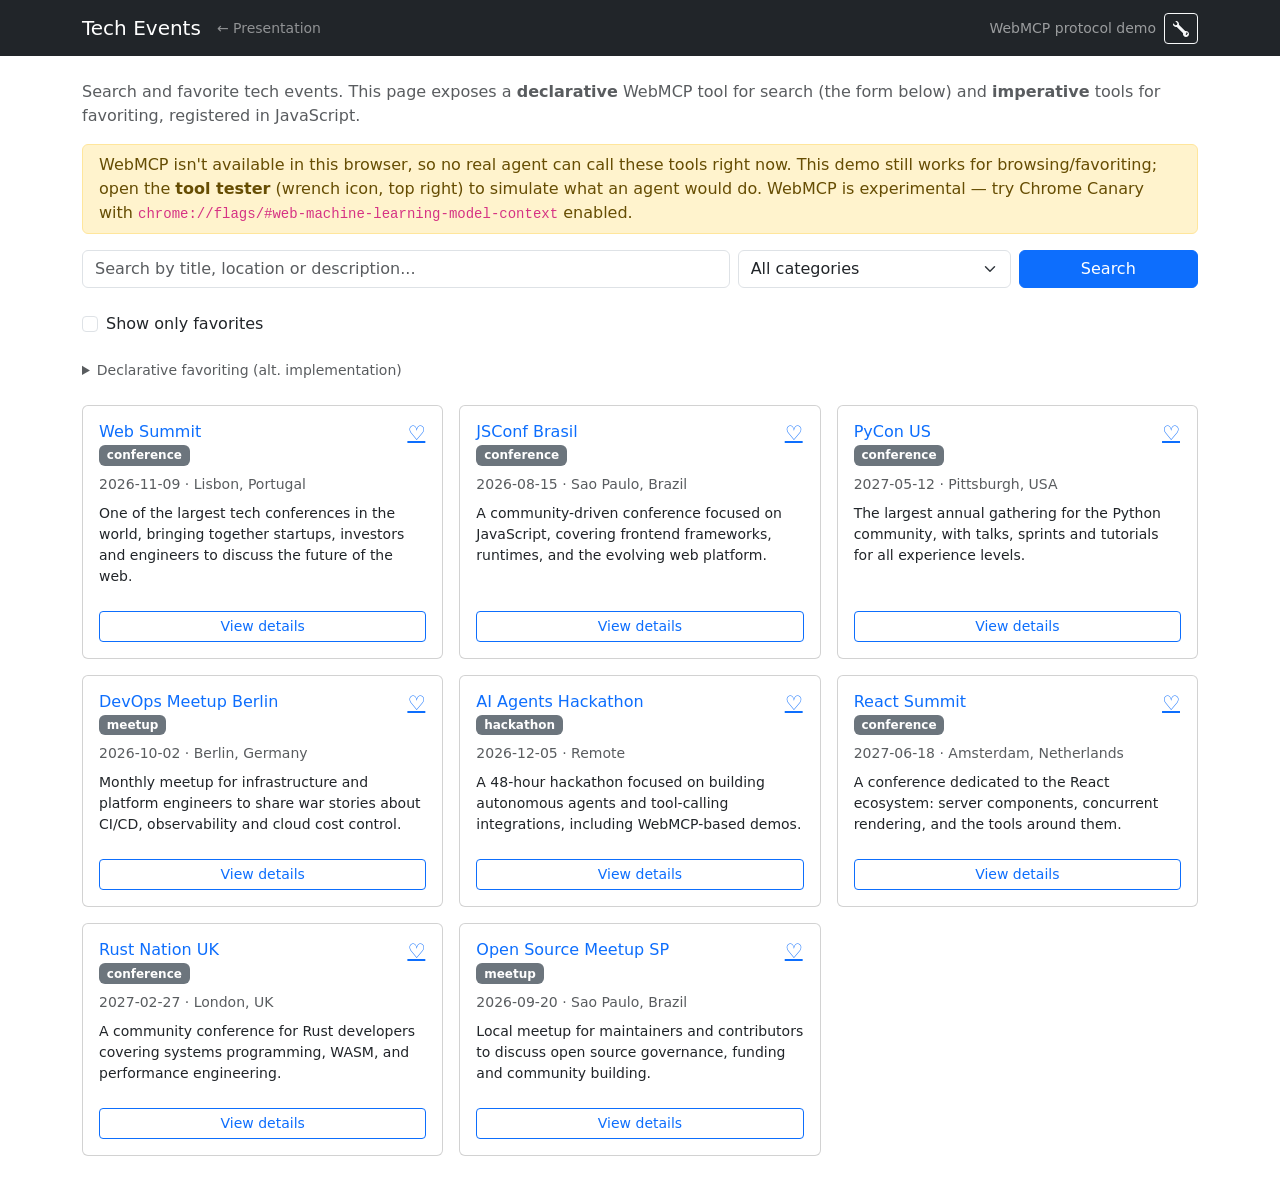
==== demo/index.html @ d8aa74fe "Turn the project into a talk: slide deck + move demo under /demo Adds a full-screen presentation (Bo" ====
<!DOCTYPE html>
<html lang="en" data-bs-theme="light">
<head>
  <meta charset="UTF-8" />
  <meta name="viewport" content="width=device-width, initial-scale=1.0" />
  <title>Tech Events — WebMCP Demo</title>
  <link
    href="https://cdn.jsdelivr.net/npm/bootstrap@5.3.3/dist/css/bootstrap.min.css"
    rel="stylesheet"
  />
  <link rel="stylesheet" href="css/style.css" />
</head>
<body>
  <nav class="navbar navbar-expand navbar-dark bg-dark mb-4">
    <div class="container">
      <a class="navbar-brand" href="index.html">Tech Events</a>
      <a class="navbar-text small text-decoration-none text-white-50 me-3" href="../index.html">&larr; Presentation</a>
      <div class="d-flex align-items-center gap-2 ms-auto">
        <span class="navbar-text small">WebMCP protocol demo</span>
        <button
          type="button"
          id="tester-toggle"
          class="btn btn-outline-light btn-sm"
          aria-label="WebMCP tool tester"
          title="WebMCP tool tester"
        >
          <svg xmlns="http://www.w3.org/2000/svg" width="16" height="16" viewBox="0 0 16 16" fill="currentColor">
            <path d="M.102 2.223A3.004 3.004 0 0 0 3.78 5.897l6.341 6.252A3.003 3.003 0 0 0 13 16a3 3 0 1 0-.851-5.878L5.897 3.781A3.004 3.004 0 0 0 2.223.1l2.141 2.142L4 4l-1.757.364L.102 2.223zm13.37 9.019.528.026.287.445.445.287.026.529L13.5 14l-.427-.026-.325-.421.006-.529.287-.445.431-.287z"/>
          </svg>
        </button>
      </div>
    </div>
  </nav>

  <main class="container pb-5">
    <p class="text-muted">
      Search and favorite tech events. This page exposes a
      <strong>declarative</strong> WebMCP tool for search (the form below) and
      <strong>imperative</strong> tools for favoriting, registered in JavaScript.
    </p>

    <div id="support-banner"></div>

    <!--
      Declarative WebMCP tool: the browser derives a "search_events" tool
      and its input schema directly from this form's attributes and fields.
      No JavaScript registration needed for the tool itself — we still
      listen for "submit" so both a human click and an agent-driven
      submission run the same search logic.
    -->
    <form
      id="search-form"
      class="row g-2 mb-4"
      toolname="search_events"
      tooldescription="Search tech events by keyword and category."
      toolautosubmit
    >
      <div class="col-sm-7">
        <input
          type="text"
          name="query"
          class="form-control"
          placeholder="Search by title, location or description..."
        />
      </div>
      <div class="col-sm-3">
        <select
          name="category"
          class="form-select"
          toolparamtitle="Category"
          toolparamdescription="Filter events by category"
        >
          <option value="">All categories</option>
          <option value="conference">Conference</option>
          <option value="meetup">Meetup</option>
          <option value="hackathon">Hackathon</option>
        </select>
      </div>
      <div class="col-sm-2 d-grid">
        <button type="submit" class="btn btn-primary">Search</button>
      </div>
    </form>

    <div class="form-check mb-4">
      <input class="form-check-input" type="checkbox" id="favorites-only" />
      <label class="form-check-label" for="favorites-only">Show only favorites</label>
    </div>

    <!--
      Second implementation of the SAME action as the imperative
      favorite_event/unfavorite_event tools (registered in js/app.js) — this
      one declarative, so you can compare both approaches side by side.
    -->
    <details class="mb-4">
      <summary class="text-muted small">Declarative favoriting (alt. implementation)</summary>
      <form
        id="favorite-form"
        class="row g-2 mt-1"
        toolname="favorite_event_declarative"
        tooldescription="Add a tech event to favorites by its id (declarative form version of favorite_event)."
        toolautosubmit
      >
        <div class="col-sm-8">
          <input
            type="text"
            name="eventId"
            class="form-control form-control-sm"
            list="event-id-list"
            placeholder="Event id, e.g. web-summit-2026"
            toolparamdescription="The id of the event to favorite"
          />
          <datalist id="event-id-list"></datalist>
        </div>
        <div class="col-sm-4 d-grid">
          <button type="submit" class="btn btn-sm btn-outline-danger">Favorite by id</button>
        </div>
      </form>
    </details>

    <div id="event-grid" class="row g-3"></div>
    <p id="empty-state" class="text-muted mt-3 d-none">No events match your search.</p>
  </main>

  <script src="https://cdn.jsdelivr.net/npm/bootstrap@5.3.3/dist/js/bootstrap.bundle.min.js"></script>
  <script src="js/data.js"></script>
  <script src="js/storage.js"></script>
  <script src="js/webmcp-tools.js"></script>
  <script src="js/app.js"></script>
</body>
</html>
---- demo/css/style.css ----
/* Minimal overrides on top of Bootstrap — the demo leans on the default theme. */

.event-card .favorite-btn {
  line-height: 1;
  font-size: 1.25rem;
}

.event-card .favorite-btn.active {
  color: #dc3545;
}

.webmcp-tester-popover {
  --bs-popover-max-width: 456px;
}

.webmcp-tester-popover .popover-body {
  max-height: 70vh;
  overflow-y: auto;
}

/* Result blocks stay tiny while empty and only grow once a tool returns
   output; wrap instead of scrolling horizontally. */
.webmcp-tester-popover pre {
  white-space: pre-wrap;
  word-break: break-word;
  max-height: 200px;
  overflow-y: auto;
}

/* Briefly highlights the tester icon when a "toolchange" event fires
   (a tool got registered/unregistered), since that event has no UI on its own. */
#tester-toggle.tool-changed-flash {
  box-shadow: 0 0 0 3px rgba(255, 193, 7, 0.7);
  transition: box-shadow 0.2s ease-in-out;
}
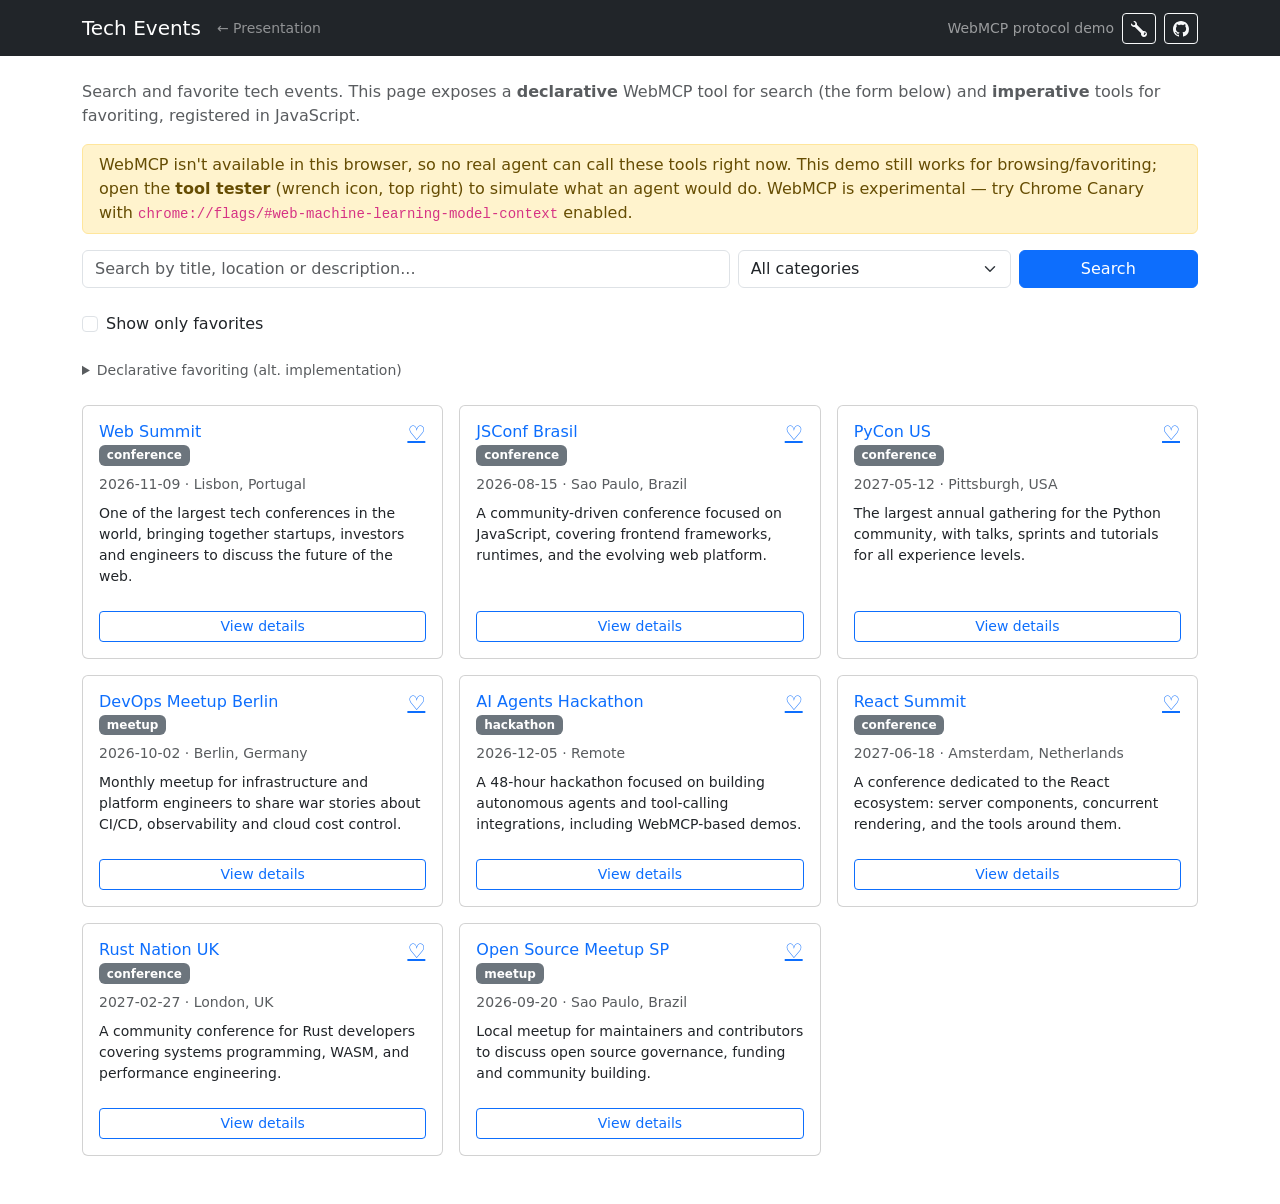
==== commit 748a4de6: "Add GitHub repo link next to the tool tester button Co-Authored-By: Claude Sonnet 5 <noreply@anthrop" ====
--- a/demo/index.html
+++ b/demo/index.html
@@ -28,6 +28,18 @@
             <path d="M.102 2.223A3.004 3.004 0 0 0 3.78 5.897l6.341 6.252A3.003 3.003 0 0 0 13 16a3 3 0 1 0-.851-5.878L5.897 3.781A3.004 3.004 0 0 0 2.223.1l2.141 2.142L4 4l-1.757.364L.102 2.223zm13.37 9.019.528.026.287.445.445.287.026.529L13.5 14l-.427-.026-.325-.421.006-.529.287-.445.431-.287z"/>
           </svg>
         </button>
+        <a
+          href="https://github.com/robertheory/webmcp-demo"
+          target="_blank"
+          rel="noopener noreferrer"
+          class="btn btn-outline-light btn-sm"
+          aria-label="View source on GitHub"
+          title="View source on GitHub"
+        >
+          <svg xmlns="http://www.w3.org/2000/svg" width="16" height="16" viewBox="0 0 16 16" fill="currentColor">
+            <path d="M8 0C3.58 0 0 3.58 0 8c0 3.54 2.29 6.53 5.47 7.59.4.07.55-.17.55-.38 0-.19-.01-.82-.01-1.49-2.01.37-2.53-.49-2.69-.94-.09-.23-.48-.94-.82-1.13-.28-.15-.68-.52-.01-.53.63-.01 1.08.58 1.23.82.72 1.21 1.87.87 2.33.66.07-.52.28-.87.51-1.07-1.78-.2-3.64-.89-3.64-3.95 0-.87.31-1.59.82-2.15-.08-.2-.36-1.02.08-2.12 0 0 .67-.21 2.2.82.64-.18 1.32-.27 2-.27.68 0 1.36.09 2 .27 1.53-1.04 2.2-.82 2.2-.82.44 1.1.16 1.92.08 2.12.51.56.82 1.27.82 2.15 0 3.07-1.87 3.75-3.65 3.95.29.25.54.73.54 1.48 0 1.07-.01 1.93-.01 2.2 0 .21.15.46.55.38A8.013 8.013 0 0 0 16 8c0-4.42-3.58-8-8-8z"/>
+          </svg>
+        </a>
       </div>
     </div>
   </nav>
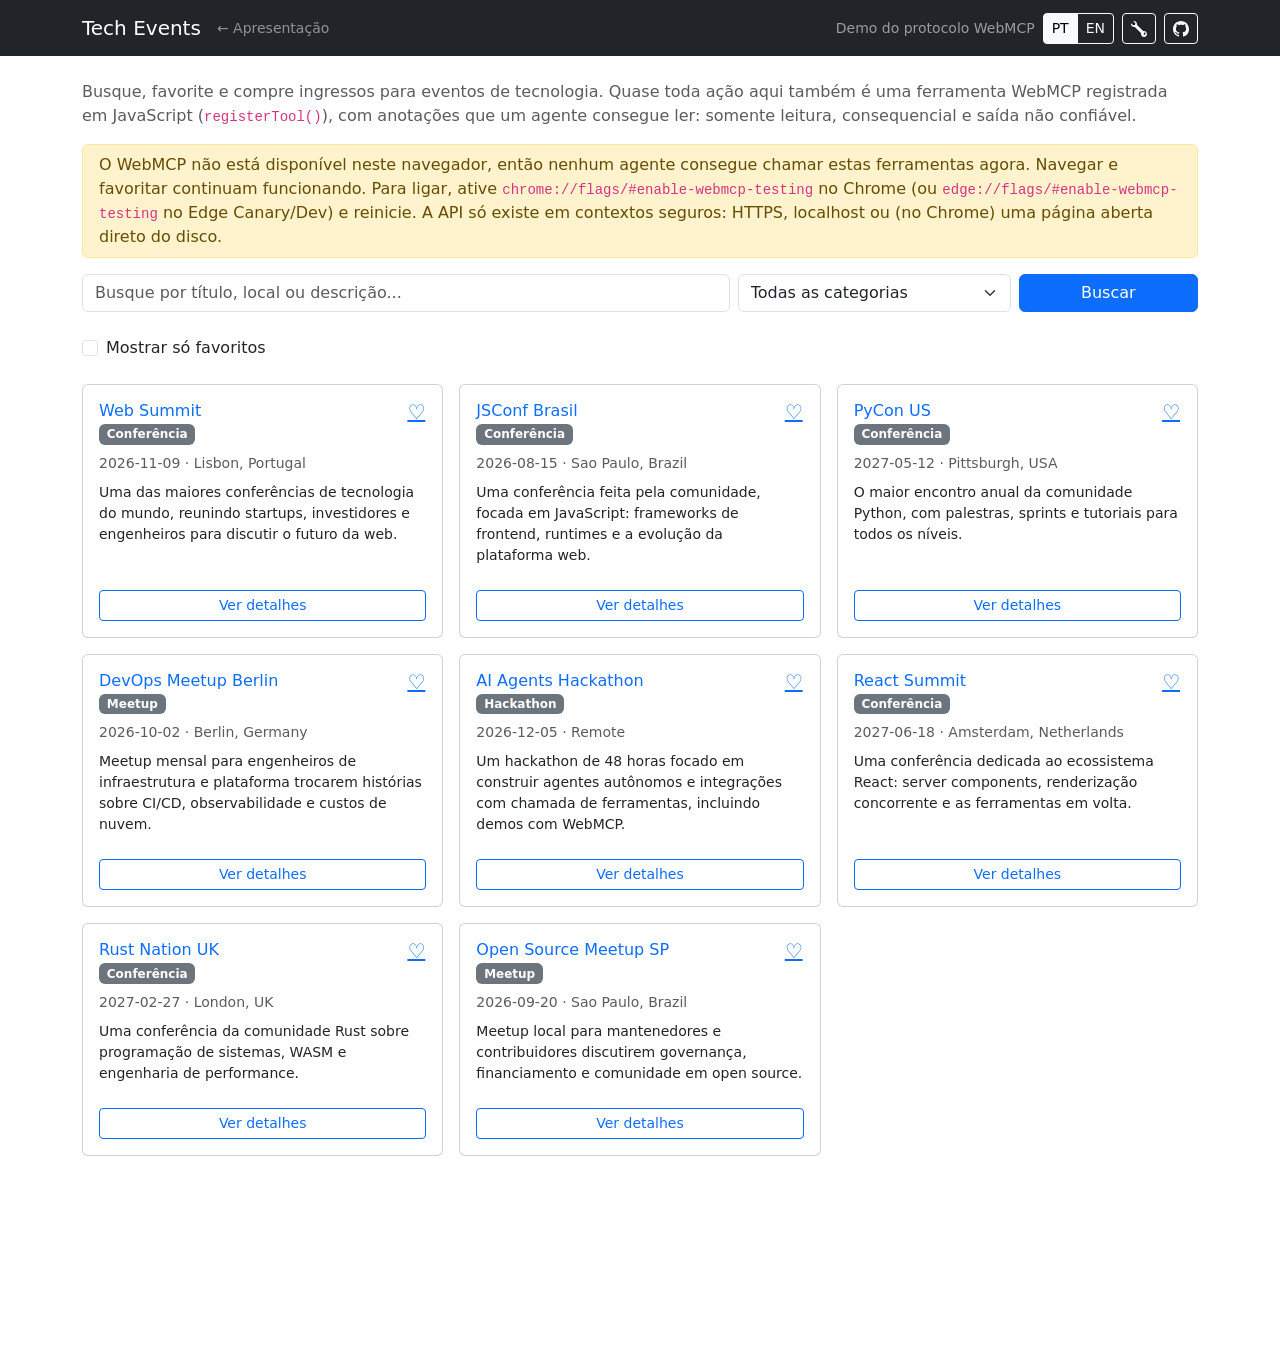
==== commit 3d3a0d3a: "Refresh WebMCP talk for Nov 2026: cited sources, PT-BR/EN, safer demo - Update deck to current spec " ====
--- a/demo/index.html
+++ b/demo/index.html
@@ -1,9 +1,11 @@
 <!DOCTYPE html>
-<html lang="en" data-bs-theme="light">
+<html lang="pt-BR" data-bs-theme="light">
 <head>
   <meta charset="UTF-8" />
   <meta name="viewport" content="width=device-width, initial-scale=1.0" />
   <title>Tech Events — WebMCP Demo</title>
+  <!-- WebMCP origin trial token (see the comment in ../index.html): <meta http-equiv="origin-trial" content="YOUR_TOKEN" /> -->
+  <script src="../js/lang.js"></script>
   <link
     href="https://cdn.jsdelivr.net/npm/bootstrap@5.3.3/dist/css/bootstrap.min.css"
     rel="stylesheet"
@@ -14,9 +16,16 @@
   <nav class="navbar navbar-expand navbar-dark bg-dark mb-4">
     <div class="container">
       <a class="navbar-brand" href="index.html">Tech Events</a>
-      <a class="navbar-text small text-decoration-none text-white-50 me-3" href="../index.html">&larr; Presentation</a>
+      <a class="navbar-text small text-decoration-none text-white-50 me-3" href="../index.html">
+        &larr; <span data-lang="pt">Apresentação</span><span data-lang="en">Presentation</span>
+      </a>
       <div class="d-flex align-items-center gap-2 ms-auto">
-        <span class="navbar-text small">WebMCP protocol demo</span>
+        <span class="navbar-text small" data-lang="pt">Demo do protocolo WebMCP</span>
+        <span class="navbar-text small" data-lang="en">WebMCP protocol demo</span>
+        <div class="btn-group btn-group-sm" role="group" aria-label="Idioma / Language">
+          <button type="button" class="btn btn-outline-light" data-set-lang="pt-BR" title="Português">PT</button>
+          <button type="button" class="btn btn-outline-light" data-set-lang="en" title="English">EN</button>
+        </div>
         <button
           type="button"
           id="tester-toggle"
@@ -33,8 +42,8 @@
           target="_blank"
           rel="noopener noreferrer"
           class="btn btn-outline-light btn-sm"
-          aria-label="View source on GitHub"
-          title="View source on GitHub"
+          aria-label="GitHub"
+          title="GitHub"
         >
           <svg xmlns="http://www.w3.org/2000/svg" width="16" height="16" viewBox="0 0 16 16" fill="currentColor">
             <path d="M8 0C3.58 0 0 3.58 0 8c0 3.54 2.29 6.53 5.47 7.59.4.07.55-.17.55-.38 0-.19-.01-.82-.01-1.49-2.01.37-2.53-.49-2.69-.94-.09-.23-.48-.94-.82-1.13-.28-.15-.68-.52-.01-.53.63-.01 1.08.58 1.23.82.72 1.21 1.87.87 2.33.66.07-.52.28-.87.51-1.07-1.78-.2-3.64-.89-3.64-3.95 0-.87.31-1.59.82-2.15-.08-.2-.36-1.02.08-2.12 0 0 .67-.21 2.2.82.64-.18 1.32-.27 2-.27.68 0 1.36.09 2 .27 1.53-1.04 2.2-.82 2.2-.82.44 1.1.16 1.92.08 2.12.51.56.82 1.27.82 2.15 0 3.07-1.87 3.75-3.65 3.95.29.25.54.73.54 1.48 0 1.07-.01 1.93-.01 2.2 0 .21.15.46.55.38A8.013 8.013 0 0 0 16 8c0-4.42-3.58-8-8-8z"/>
@@ -45,92 +54,53 @@
   </nav>
 
   <main class="container pb-5">
-    <p class="text-muted">
-      Search and favorite tech events. This page exposes a
-      <strong>declarative</strong> WebMCP tool for search (the form below) and
-      <strong>imperative</strong> tools for favoriting, registered in JavaScript.
+    <p class="text-muted" data-lang="pt">
+      Busque, favorite e compre ingressos para eventos de tecnologia. Quase toda ação aqui também é uma
+      ferramenta WebMCP registrada em JavaScript (<code>registerTool()</code>), com anotações que um agente
+      consegue ler: somente leitura, consequencial e saída não confiável.
+    </p>
+    <p class="text-muted" data-lang="en">
+      Search, favorite and buy tickets for tech events. Almost every action is also a WebMCP tool
+      registered in JavaScript (<code>registerTool()</code>), with annotations an agent can read:
+      read-only, consequential and untrusted output.
     </p>
 
     <div id="support-banner"></div>
 
     <!--
-      Declarative WebMCP tool: the browser derives a "search_events" tool
-      and its input schema directly from this form's attributes and fields.
-      No JavaScript registration needed for the tool itself — we still
-      listen for "submit" so both a human click and an agent-driven
-      submission run the same search logic.
+      A plain form for humans. Agents use the imperative search_events tool
+      (js/app.js), which fills in these same fields so the change is visible.
     -->
-    <form
-      id="search-form"
-      class="row g-2 mb-4"
-      toolname="search_events"
-      tooldescription="Search tech events by keyword and category."
-      toolautosubmit
-    >
+    <form id="search-form" class="row g-2 mb-4">
       <div class="col-sm-7">
-        <input
-          type="text"
-          name="query"
-          class="form-control"
-          placeholder="Search by title, location or description..."
-        />
+        <input type="text" name="query" class="form-control" data-placeholder-pt="Busque por título, local ou descrição..." data-placeholder-en="Search by title, location or description..." />
       </div>
       <div class="col-sm-3">
-        <select
-          name="category"
-          class="form-select"
-          toolparamtitle="Category"
-          toolparamdescription="Filter events by category"
-        >
-          <option value="">All categories</option>
-          <option value="conference">Conference</option>
-          <option value="meetup">Meetup</option>
-          <option value="hackathon">Hackathon</option>
+        <select name="category" class="form-select">
+          <option value="" data-label-pt="Todas as categorias" data-label-en="All categories"></option>
+          <option value="conference" data-label-pt="Conferência" data-label-en="Conference"></option>
+          <option value="meetup" data-label-pt="Meetup" data-label-en="Meetup"></option>
+          <option value="hackathon" data-label-pt="Hackathon" data-label-en="Hackathon"></option>
         </select>
       </div>
       <div class="col-sm-2 d-grid">
-        <button type="submit" class="btn btn-primary">Search</button>
+        <button type="submit" class="btn btn-primary">
+          <span data-lang="pt">Buscar</span><span data-lang="en">Search</span>
+        </button>
       </div>
     </form>
 
     <div class="form-check mb-4">
       <input class="form-check-input" type="checkbox" id="favorites-only" />
-      <label class="form-check-label" for="favorites-only">Show only favorites</label>
+      <label class="form-check-label" for="favorites-only">
+        <span data-lang="pt">Mostrar só favoritos</span><span data-lang="en">Show only favorites</span>
+      </label>
     </div>
 
-    <!--
-      Second implementation of the SAME action as the imperative
-      favorite_event/unfavorite_event tools (registered in js/app.js) — this
-      one declarative, so you can compare both approaches side by side.
-    -->
-    <details class="mb-4">
-      <summary class="text-muted small">Declarative favoriting (alt. implementation)</summary>
-      <form
-        id="favorite-form"
-        class="row g-2 mt-1"
-        toolname="favorite_event_declarative"
-        tooldescription="Add a tech event to favorites by its id (declarative form version of favorite_event)."
-        toolautosubmit
-      >
-        <div class="col-sm-8">
-          <input
-            type="text"
-            name="eventId"
-            class="form-control form-control-sm"
-            list="event-id-list"
-            placeholder="Event id, e.g. web-summit-2026"
-            toolparamdescription="The id of the event to favorite"
-          />
-          <datalist id="event-id-list"></datalist>
-        </div>
-        <div class="col-sm-4 d-grid">
-          <button type="submit" class="btn btn-sm btn-outline-danger">Favorite by id</button>
-        </div>
-      </form>
-    </details>
-
     <div id="event-grid" class="row g-3"></div>
-    <p id="empty-state" class="text-muted mt-3 d-none">No events match your search.</p>
+    <p id="empty-state" class="text-muted mt-3 d-none">
+      <span data-lang="pt">Nenhum evento corresponde à sua busca.</span><span data-lang="en">No events match your search.</span>
+    </p>
   </main>
 
   <script src="https://cdn.jsdelivr.net/npm/bootstrap@5.3.3/dist/js/bootstrap.bundle.min.js"></script>
--- a/demo/css/style.css
+++ b/demo/css/style.css
@@ -33,3 +33,43 @@
   box-shadow: 0 0 0 3px rgba(255, 193, 7, 0.7);
   transition: box-shadow 0.2s ease-in-out;
 }
+
+/* The buy_ticket confirmation must sit above the tester popover (z 1070),
+   which stays open while a tool runs. */
+.modal-backdrop {
+  z-index: 1075;
+}
+
+.modal {
+  z-index: 1078;
+}
+
+/* Bottom-left so it never collides with the toasts (bottom-right). */
+.activity-panel {
+  position: fixed;
+  left: 1rem;
+  bottom: 1rem;
+  width: 340px;
+  max-width: calc(100vw - 2rem);
+  z-index: 1070;
+  font-size: 0.8rem;
+}
+
+.activity-item {
+  padding: 0.15rem 0;
+  animation: activity-in 0.6s ease-out;
+}
+
+@keyframes activity-in {
+  from {
+    background: rgba(13, 110, 253, 0.15);
+  }
+  to {
+    background: transparent;
+  }
+}
+
+/* Keeps the last cards in the grid from hiding behind the activity panel. */
+main.container {
+  padding-bottom: 12rem !important;
+}
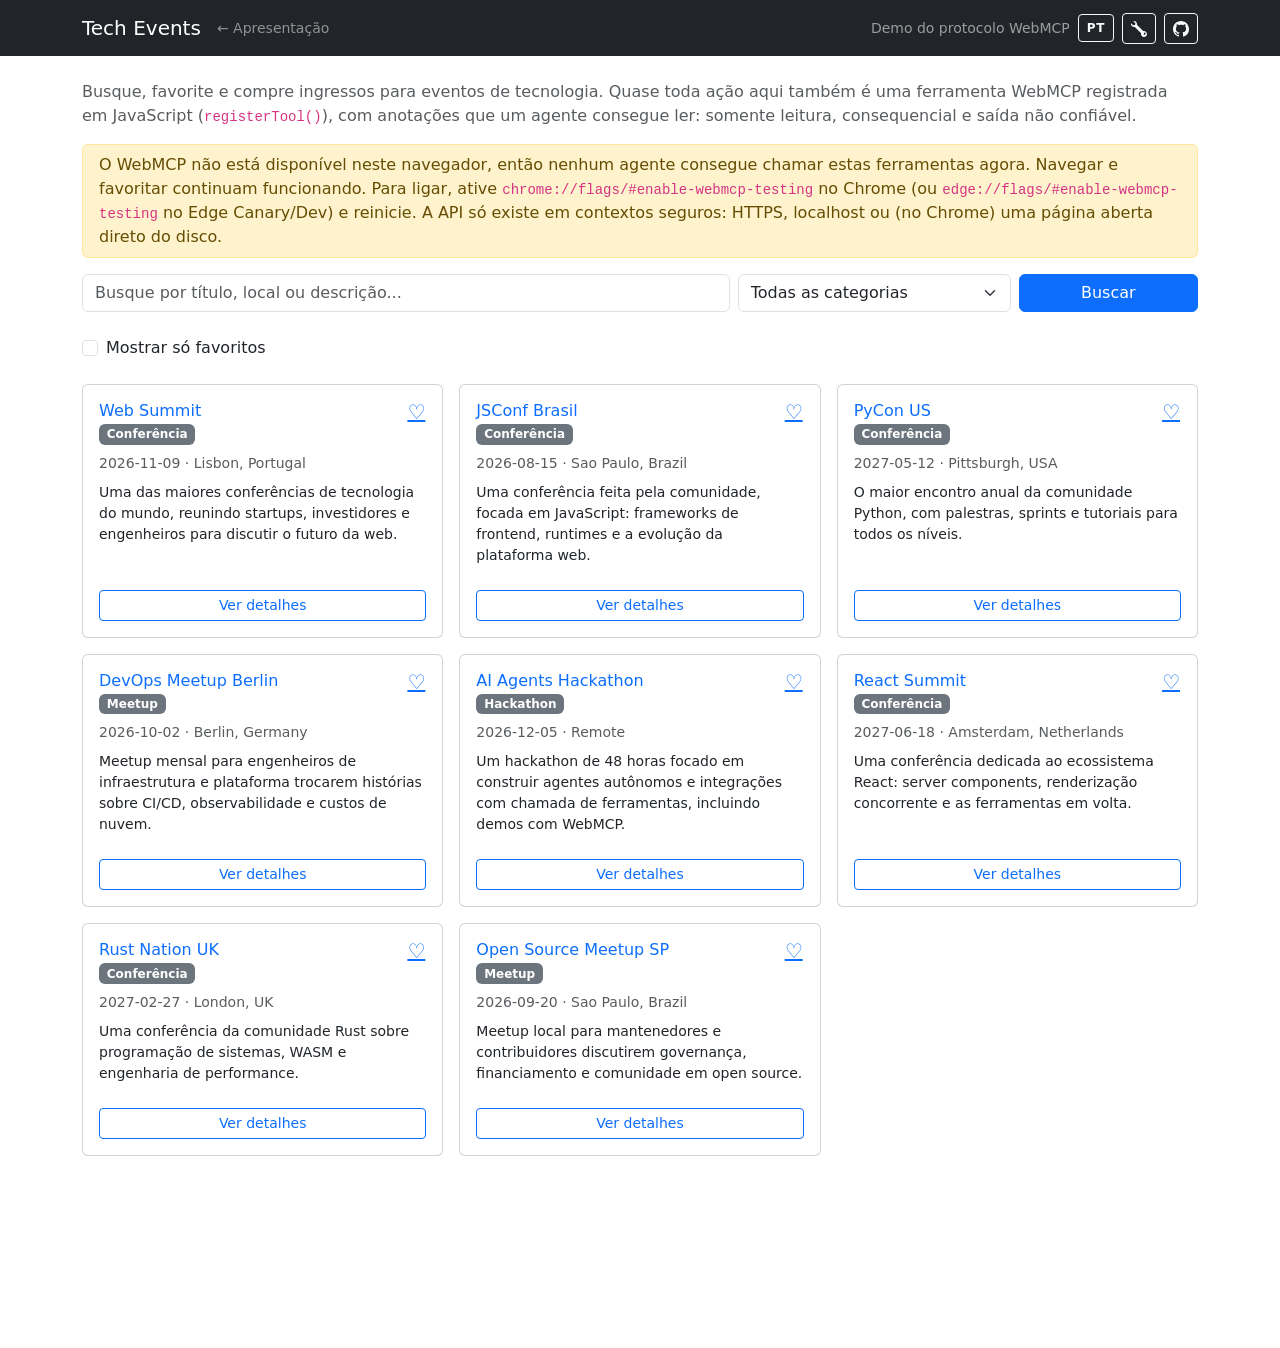
==== commit 477443a2: "Make the deck clicker-friendly: icon action bar, no interactive slides, leaner text - Rename talk to" ====
--- a/demo/index.html
+++ b/demo/index.html
@@ -22,9 +22,15 @@
       <div class="d-flex align-items-center gap-2 ms-auto">
         <span class="navbar-text small" data-lang="pt">Demo do protocolo WebMCP</span>
         <span class="navbar-text small" data-lang="en">WebMCP protocol demo</span>
-        <div class="btn-group btn-group-sm" role="group" aria-label="Idioma / Language">
-          <button type="button" class="btn btn-outline-light" data-set-lang="pt-BR" title="Português">PT</button>
-          <button type="button" class="btn btn-outline-light" data-set-lang="en" title="English">EN</button>
+        <div class="dropdown">
+          <button type="button" class="btn btn-outline-light btn-sm lang-current" data-bs-toggle="dropdown" aria-expanded="false"
+            data-title-pt="Idioma" data-title-en="Language">
+            <span data-lang-current>PT</span>
+          </button>
+          <ul class="dropdown-menu dropdown-menu-end">
+            <li><button type="button" class="dropdown-item" data-set-lang="pt-BR">Português (PT)</button></li>
+            <li><button type="button" class="dropdown-item" data-set-lang="en">English (EN)</button></li>
+          </ul>
         </div>
         <button
           type="button"
--- a/demo/css/style.css
+++ b/demo/css/style.css
@@ -73,3 +73,15 @@
 main.container {
   padding-bottom: 12rem !important;
 }
+
+/* Compact language switcher: shows only the active language. */
+.lang-current {
+  font-weight: 600;
+  font-size: 0.75rem;
+  letter-spacing: 0.05em;
+  min-width: 2.25rem;
+}
+
+.lang-current::after {
+  display: none;
+}
